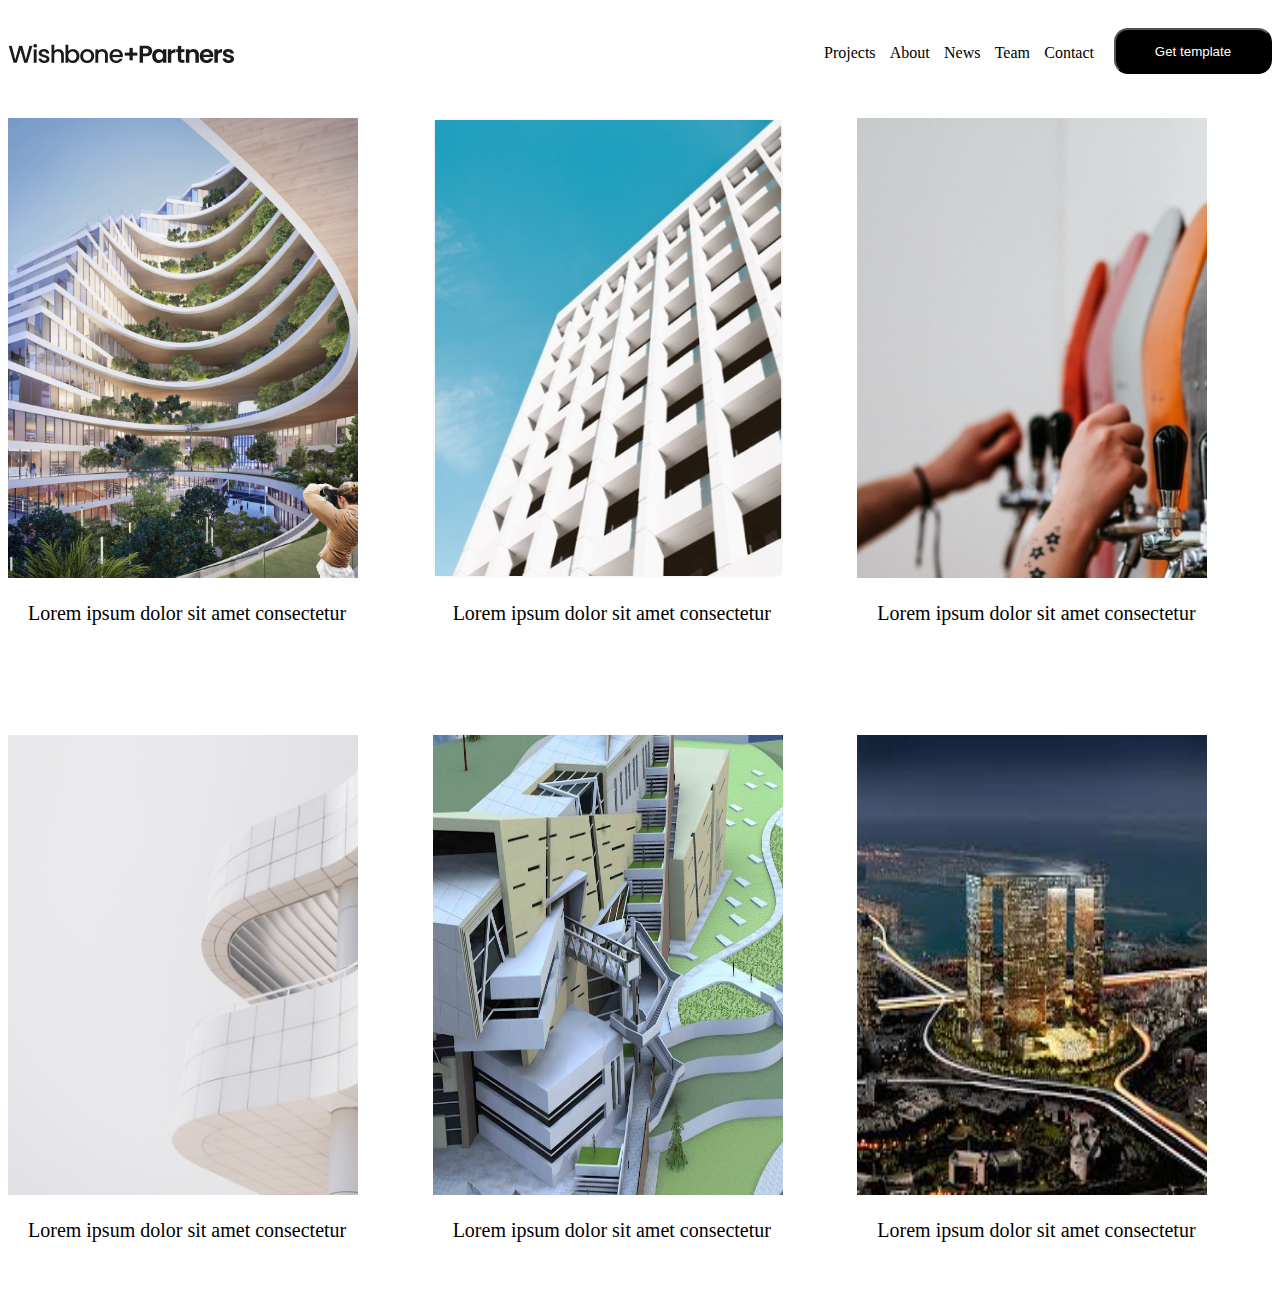
==== catalog.html @ 98fcdc22 "media catalog" ====
<!DOCTYPE html>
<html lang="en">
<head>
    <meta charset="UTF-8">
    <meta http-equiv="X-UA-Compatible" content="IE=edge">
    <meta name="viewport" content="width=device-width, initial-scale=1.0">
    <title>Document</title>
    <link rel="stylesheet" href="./css/styles.css">
</head>
<body>
    <header class="header">
        <div class="container">
        <div class="header__block">
            <div class="header__logo">
                <img src="./icons/Wishbone-Logotype-Dark.png" alt="">
            </div>
            <nav class="nav">
                <div class="header__nav">
            <ul class="nav__list">
                <li class="nav__list__item">Projects</li>
                <li class="nav__list__item">About</li>
                <li class="nav__list__item">News</li>
                <li class="nav__list__item">Team</li>
                <li class="nav__list__item">Contact</li>
            </ul>
            <button class="header__btn">Get template</button>
                </div>
                <div class="hamburger">
                    <span></span>
                    <span></span>
                    <span></span>
                </div>
            </nav>  
        </div>
    </div>
</header>

<section class="catalog">
    <div class="catalog__blocks">
        <div class=" catalog__img catalog__img1">
            <img width="350px" height="460px" src="./img1/01_Ekspozita_Building_Render_Mario-Cucinella-Architects_full.jpg" alt="">
            <p class="catalog__descr">Lorem ipsum dolor sit amet consectetur</p>
        </div>

        <div class=" catalog__img catalog__img2">
            <img src="./img/project1.png" alt="" width="350px" height="460px">
            <p class="catalog__descr">Lorem ipsum dolor sit amet consectetur</p>
        </div>

        <div class=" catalog__img catalog__img3">
            <img src="./img/project2.png" alt="" width="350px" height="460px">
            <p class="catalog__descr">Lorem ipsum dolor sit amet consectetur</p>
        </div>

        <div class=" catalog__img catalog__img4">
            <img src="./img/project3.png" alt="" width="350px" height="460px">
            <p class="catalog__descr">Lorem ipsum dolor sit amet consectetur</p>
        </div>

        <div class=" catalog__img catalog__img5">
           </a> <img src="./img1/8204c1140a1d524dc471d33cbef8c590.jpg" alt="" width="350px" height="460px">
            <p class="catalog__descr">Lorem ipsum dolor sit amet consectetur</p>
        </div>

        <div class=" catalog__img catalog__img6">
            <img src="./img1/images.jpg" alt="" width="350px" height="460px">
            <p class="catalog__descr">Lorem ipsum dolor sit amet consectetur</p>
        </div>

        
    </div>

    </div>
</section>
</body>
</html>
---- css/styles.css ----
.container {
  margin: 0 auto;
  max-width: 1440;
}

.header__block {
  display: flex;
  justify-content: space-between;
}
.header__logo {
  width: 225px;
  height: 19px;
  padding-top: 36px;
}
.header__nav {
  padding-top: 5px;
  display: flex;
  justify-content: space-between;
  padding-top: 20px;
}
.header__btn {
  background-color: black;
  color: white;
  width: 158px;
  height: 46px;
  border-radius: 14px;
}

.nav__list {
  display: flex;
  justify-content: space-between;
  list-style-type: none;
  width: 270px;
  margin-right: 20px;
}

.promo {
  background-color: #ECE7E4;
}
.promo__img {
  width: 720px;
  height: 720px;
}
.promo__block {
  display: flex;
  justify-content: baseline;
}
.promo__subtitle {
  font-size: 14px;
  padding-top: 137px;
  padding-left: 100px;
}
.promo__title {
  padding-left: 100px;
  margin: 0px;
  font-size: 64px;
  font-weight: 400;
}
.promo__descr {
  padding-left: 89px;
  font-size: 16px;
  width: 420px;
  padding-top: 18px;
  color: #403E3B;
}
.promo__btn {
  display: block;
  padding-left: 94px;
  padding-top: 30px;
  text-decoration: none;
  color: black;
}

.preview__wrapper {
  display: flex;
  justify-content: center;
  margin-top: 100px;
  margin-right: 20px;
}
.preview__block {
  width: 502px;
  margin-bottom: 20px;
  margin-left: 133px;
}
.preview__descr {
  padding-left: 20px;
  padding-top: 20px;
  width: 400px;
}
.preview__author {
  padding-left: 20px;
  display: flex;
  justify-content: start;
  align-items: center;
}
.preview__author__photo {
  margin-right: 30px;
}
.preview__author__name {
  display: flex;
  flex-direction: column;
  margin-top: 10px;
}
.preview__author__text {
  margin-bottom: 0px;
}
.preview__author__text_1 {
  color: #645C55;
  font-size: 14px;
}

.projects__wrapper {
  min-height: 600px;
  position: relative;
}
.projects__wrapper__first {
  background: url(../img/bcg_1.jpg) center center/cover no-repeat;
}
.projects__wrapper__second {
  background: url(../img/bcg_2.png) center center/cover no-repeat;
}
.projects__wrapper__third {
  background: url(../img/bcg_3.png) center center/cover no-repeat;
}
.projects__subheader {
  font-size: 14px;
  padding-top: 270px;
  padding-left: 1080px;
  color: #403E3B;
}
.projects__descr {
  font-size: 16px;
  padding-left: 1080px;
  color: #645C55;
  line-height: 24px;
}

.process__subtitle {
  text-align: center;
  font-size: 14px;
  color: #645C55;
  padding-top: 100px;
}
.process__title {
  text-align: center;
  font-size: 39px;
  margin: 0;
}
.process__block {
  display: flex;
  justify-content: space-between;
  padding-top: 47px;
  padding-left: 136px;
  padding-right: 136px;
}
.process__item {
  margin-right: 16px;
}
.process__img {
  padding-left: 50px;
}
.process__name {
  text-align: center;
  font-size: 18px;
  color: #403E3B;
}
.process__descr {
  font-size: 15px;
  line-height: 24px;
  width: 230px;
  text-align: center;
  color: #645C55;
}

.clients {
  background-color: #403E3B;
  padding: 0px;
  margin: 0px;
}
.clients__report {
  padding-left: 120px;
  padding-top: 70px;
}
.clients__title {
  margin: 0px;
  padding-top: 3px;
  color: #ECE7E4;
  font-weight: 400;
  font-size: 32px;
}
.clients__subtitle {
  margin: 0px;
  color: #ECE7E4;
  font-size: 14px;
  font-weight: 400;
}
.clients__descr {
  color: #ECE7E4;
  padding-top: 10px;
  width: 380px;
  padding-bottom: 70px;
}
.clients__block {
  display: flex;
  justify-content: space-between;
}
.clients__list {
  display: grid;
  grid-template-columns: 1fr 1fr;
  grid-template-rows: auto;
  padding-right: 200px;
  align-items: center;
  width: 432px;
  height: 290px;
}

.featured {
  background-color: #F7F7F7;
}
.featured__title {
  font-size: 39px;
  margin: 0px;
  padding-top: 116px;
  padding-left: 116px;
}
.featured__subtitle {
  font-size: 24px;
  padding-left: 116px;
  color: #645C55;
}
.featured__list {
  display: flex;
  justify-content: space-between;
}
.featured__items {
  width: 379px;
  height: 460px;
}
.featured__items__text {
  position: relative;
}
.featured__desc {
  position: absolute;
  padding-top: 40px;
  padding-left: 40px;
  color: #645C55;
}
.featured__desc__title {
  margin: 0px;
}
.featured__desc__subtitle {
  margin: 0px;
}
.featured__desc__button {
  position: absolute;
  margin-top: 370px;
  margin-left: 45px;
}
.featured__button {
  text-decoration: none;
  color: black;
  padding-left: 600px;
}

.button__more {
  background-color: black;
  color: white;
  border-radius: 15px;
  width: 133px;
  height: 46px;
}

.team {
  padding-top: 200px;
}
.team__block {
  padding-left: 136px;
  display: flex;
  justify-content: space-around;
}
.team__descr {
  width: 320px;
  line-height: 24px;
  color: #645C55;
}
.team__title {
  color: #403E3B;
}
.team__button {
  text-decoration: none;
  margin-left: 10px;
  color: black;
}
.team__preview {
  display: grid;
  grid-template-columns: 1fr 1fr;
  gap: 35px;
}

.touch {
  background-color: #CEC4BC;
  margin-top: 100px;
}
.touch__desc {
  padding-top: 70px;
  padding-bottom: 70px;
}
.touch__subtitle {
  margin: 0;
  color: #645C55;
}
.touch__title {
  margin: 0;
  font-size: 40px;
  width: 530px;
}
.touch__button {
  border: 0px;
  background-color: #CEC4BC;
  width: 100px;
}
.touch__block {
  display: flex;
  justify-content: space-between;
}

.footer__wrapper {
  padding-top: 60px;
  padding-bottom: 60px;
}
.footer__desc {
  color: #645C55;
  line-height: 20px;
}
.footer__block {
  display: flex;
  justify-content: space-around;
}
.footer__social {
  margin-top: 40px;
}

@media (max-width: 1200px) {
  .container {
    max-width: 960px;
  }
}
@media (max-width: 992px) {
  .container {
    max-width: 720px;
  }
}
@media (max-width: 768px) {
  .container {
    max-width: 540px;
  }
  .header__logo {
    width: 157px;
  }
  .header__btn {
    width: 100px;
  }
  .nav {
    display: none;
  }
  .promo {
    width: 118%;
  }
  .promo__img {
    display: none;
  }
  .promo__subtitle {
    padding-left: 0;
    padding-top: 40px;
  }
  .promo__title {
    padding-left: 0;
    font-size: 50px;
  }
  .promo__descr {
    padding-left: 0;
  }
  .preview {
    width: 118%;
  }
  .preview__wrapper {
    flex-direction: column;
  }
  .preview__block {
    margin-left: 20px;
  }
  .projects {
    width: 118%;
  }
  .projects__subheader {
    padding-left: 325px;
  }
  .projects__descr {
    padding-left: 325px;
    width: 179px;
  }
  .projects {
    width: 118%;
  }
  .projects__subheader {
    padding-left: 560px;
    margin-top: 0;
  }
  .projects__descr {
    padding-left: 560px;
  }
  .process {
    width: 118%;
  }
  .process__block {
    padding-left: 150px;
    flex-direction: column;
    align-items: center;
  }
  .process__subtitle {
    padding-left: 10px;
  }
  .process__title {
    width: 500px;
    padding-left: 30px;
  }
  .clients {
    width: 118%;
  }
  .clients__report {
    padding-left: 60px;
  }
  .clients__block {
    flex-direction: column;
    align-items: center;
  }
  .clients__list {
    padding-left: 130px;
    padding-right: 0px;
  }
  .featured {
    width: 118%;
  }
  .featured__list {
    flex-direction: column;
    align-items: center;
  }
  .featured__button {
    padding-left: 300px;
  }
  .featured__items1 {
    display: none;
  }
  .team {
    width: 118%;
  }
  .team__block {
    flex-direction: column;
    padding-left: 90px;
  }
  .team__report {
    margin-bottom: 60px;
  }
  .touch {
    width: 118%;
  }
  .touch__title {
    font-size: 30px;
  }
  .footer {
    width: 118%;
  }
  .footer__block {
    flex-direction: column;
    align-items: center;
  }
}
@media (max-width: 576px) {
  .container {
    max-width: 360px;
  }
  .header {
    width: 100%;
  }
  .header__logo {
    padding-top: 5px;
    padding-bottom: 10px;
  }
  .promo {
    width: 100%;
  }
  .promo__descr {
    width: 95%;
    margin-left: 10px;
  }
  .promo__title {
    font-size: 37px;
    margin-left: 10px;
  }
  .promo__btn {
    padding-bottom: 20px;
  }
  .projects {
    width: 100%;
  }
  .projects__subheader {
    padding-left: 180px;
  }
  .projects__descr {
    padding-left: 180px;
  }
  .process {
    width: 100%;
  }
  .process__title {
    padding-left: 0;
    font-size: 30px;
    width: 390px;
  }
  .process__items {
    margin-bottom: 30px;
  }
  .featured {
    width: 100%;
  }
  .featured__list {
    flex-direction: column;
  }
  .featured__title {
    padding-left: 35px;
    width: 82%;
  }
  .featured__subtitle {
    padding-left: 35px;
    width: 80%;
  }
  .featured__button {
    padding-left: 240px;
  }
  .preview {
    width: 100%;
  }
  .preview__author__name {
    width: 110px;
  }
  .preview__block {
    width: 400px;
  }
  .preview__descr {
    width: 80%;
  }
  .team {
    padding-top: 50px;
    width: 100%;
  }
  .team__preview {
    display: flex;
    flex-direction: column;
  }
  .team__block {
    padding-left: 30px;
  }
  .clients {
    width: 100%;
  }
  .clients__list {
    padding-left: 90px;
  }
  .touch {
    width: 100%;
  }
  .touch__block {
    flex-direction: column;
    align-items: center;
  }
  .touch__button {
    height: 50px;
  }
  .touch__title {
    width: 337px;
  }
  .footer {
    width: 100%;
  }
}
.catalog__blocks {
  display: grid;
  grid-template-columns: 1fr 1fr 1fr;
  gap: 10px;
}
.catalog__img {
  margin-bottom: 40px;
  margin-top: 40px;
}
.catalog__descr {
  font-size: 20px;
  padding-left: 20px;
}
.catalog__img::after {
  background-color: white;
  opacity: 30;
}/*# sourceMappingURL=styles.css.map */
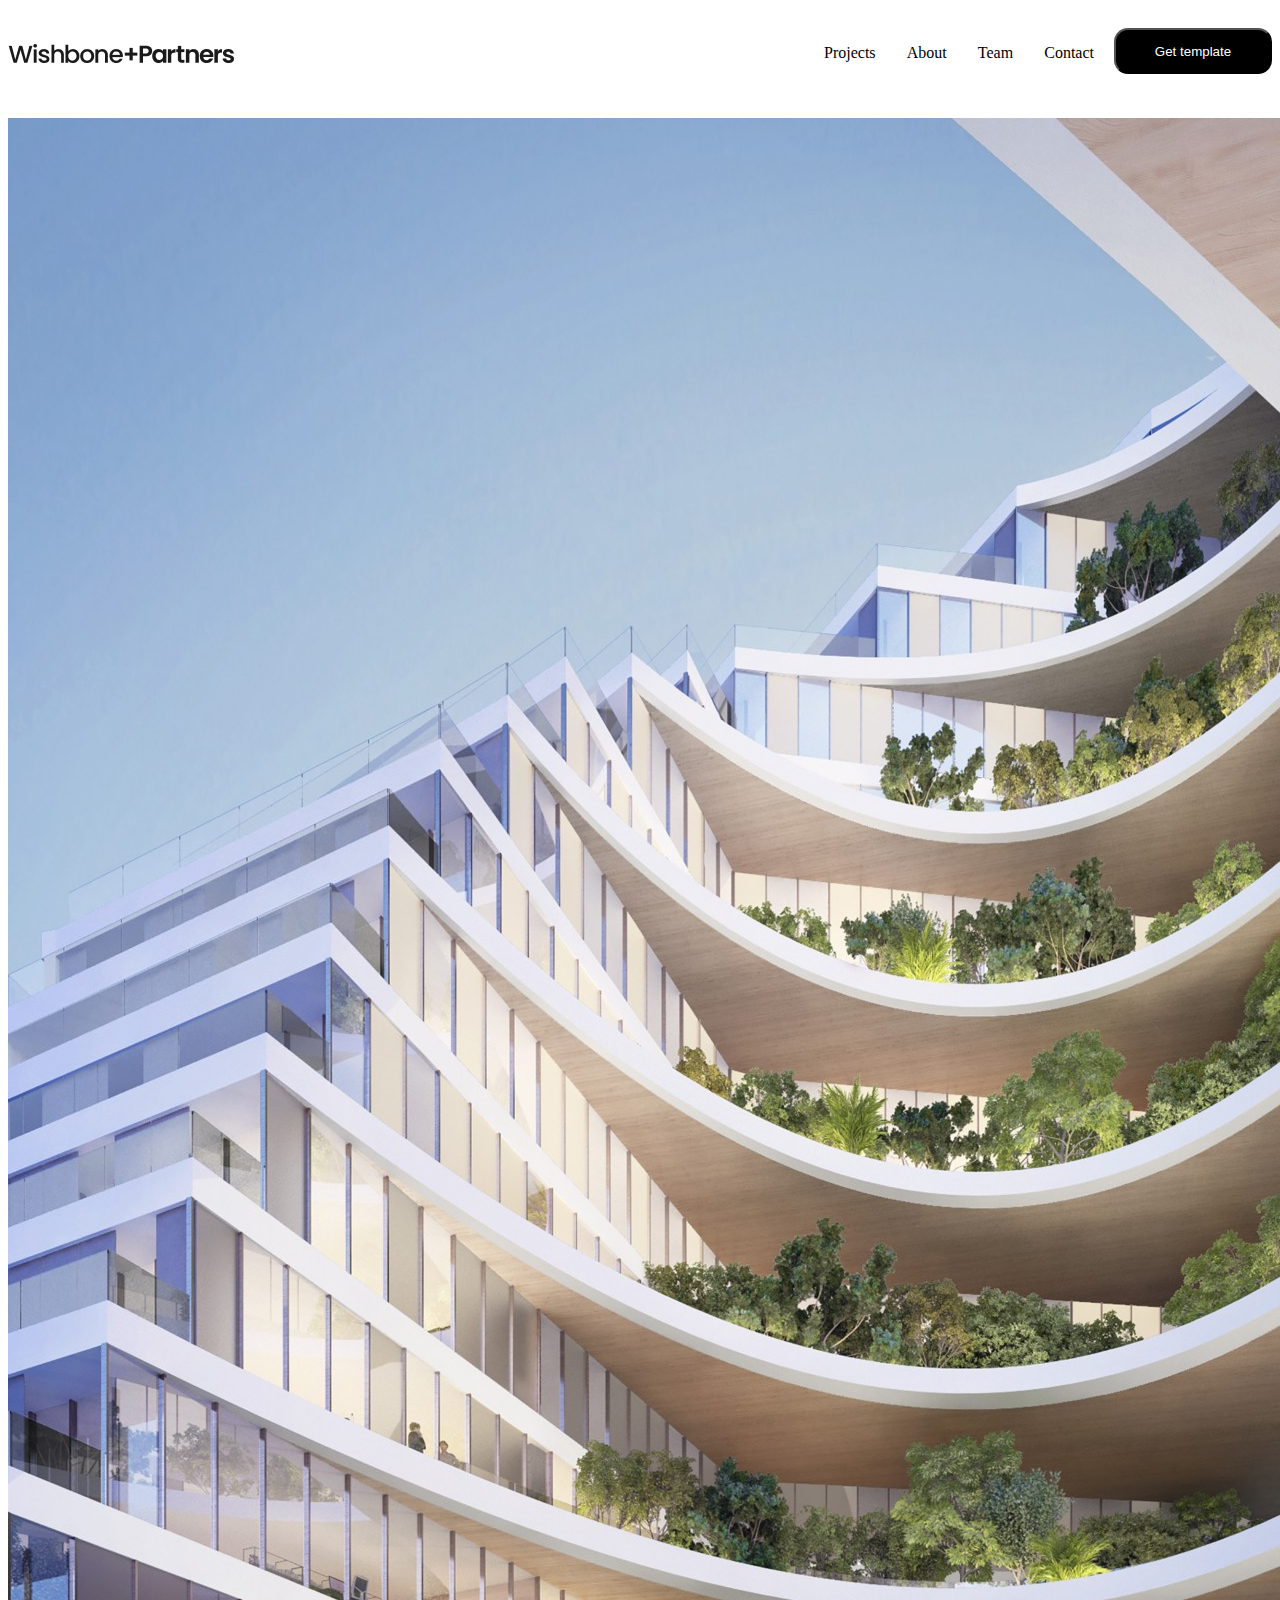
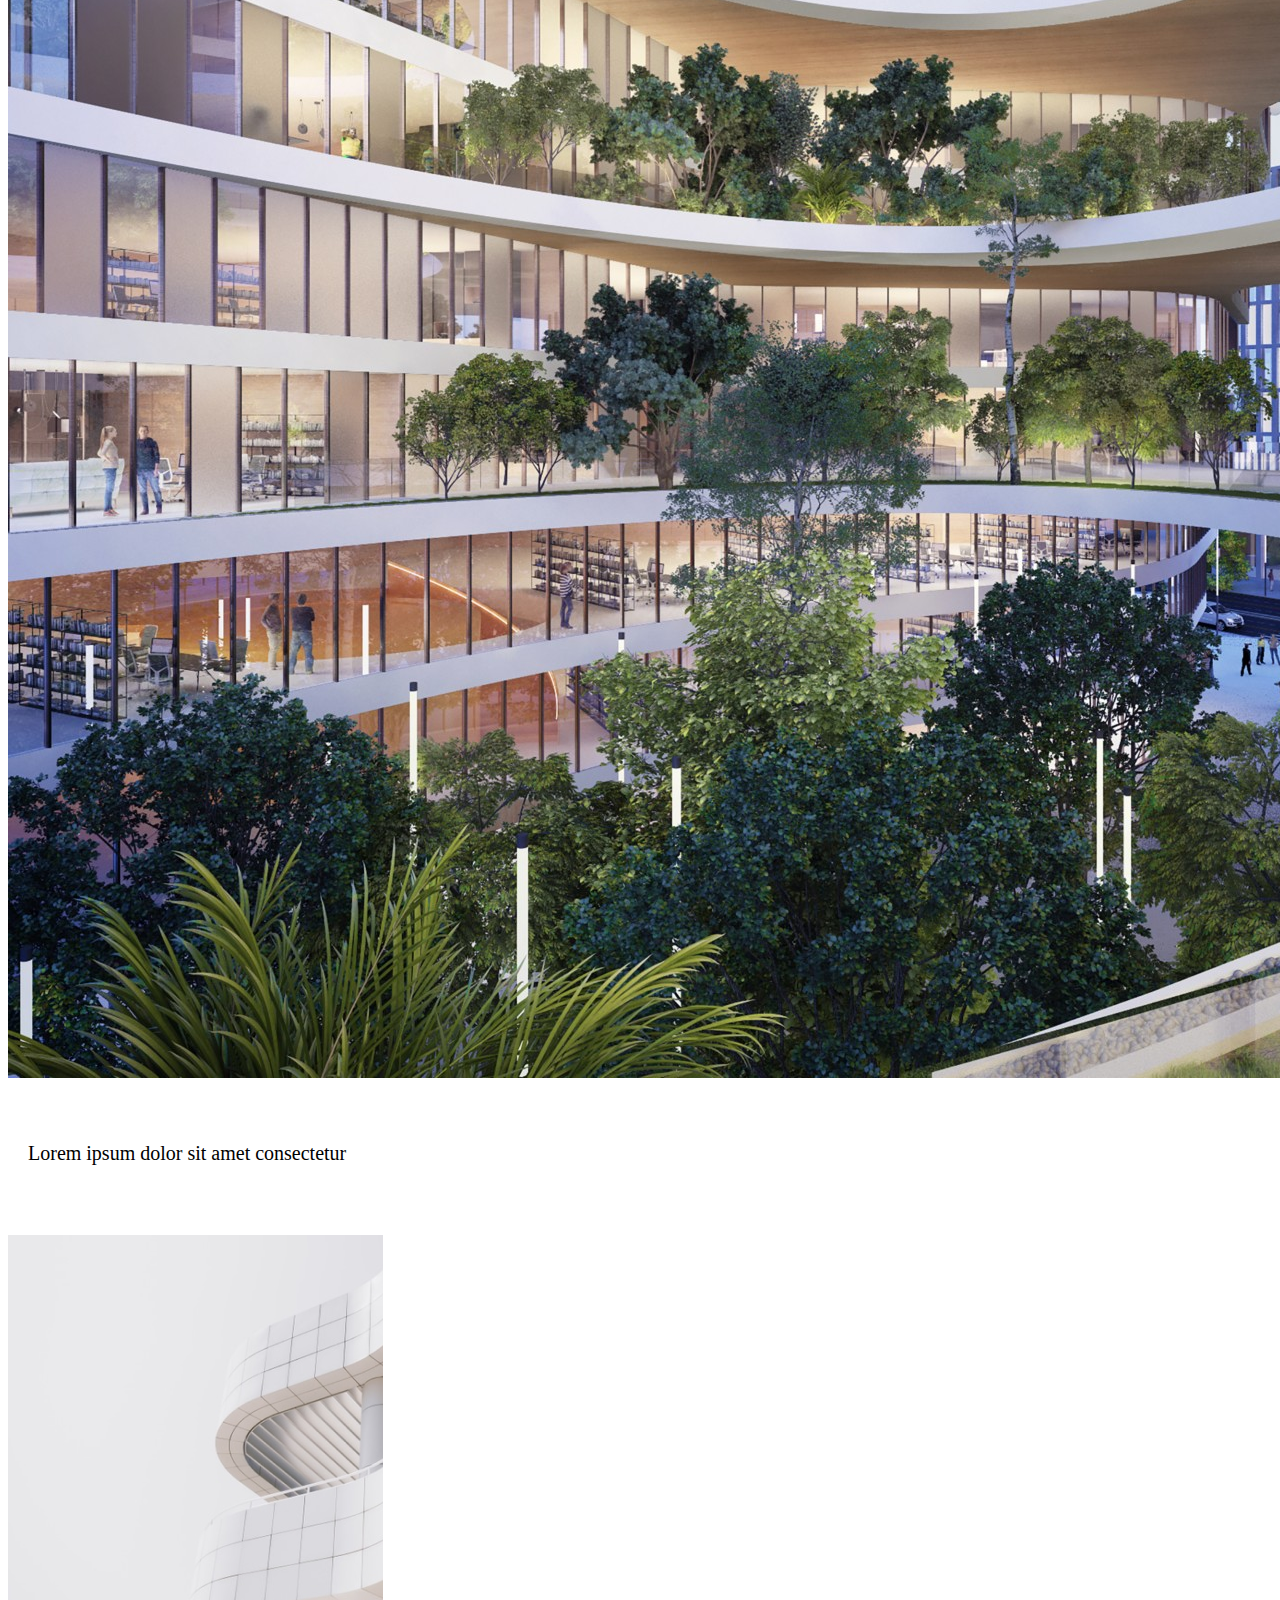
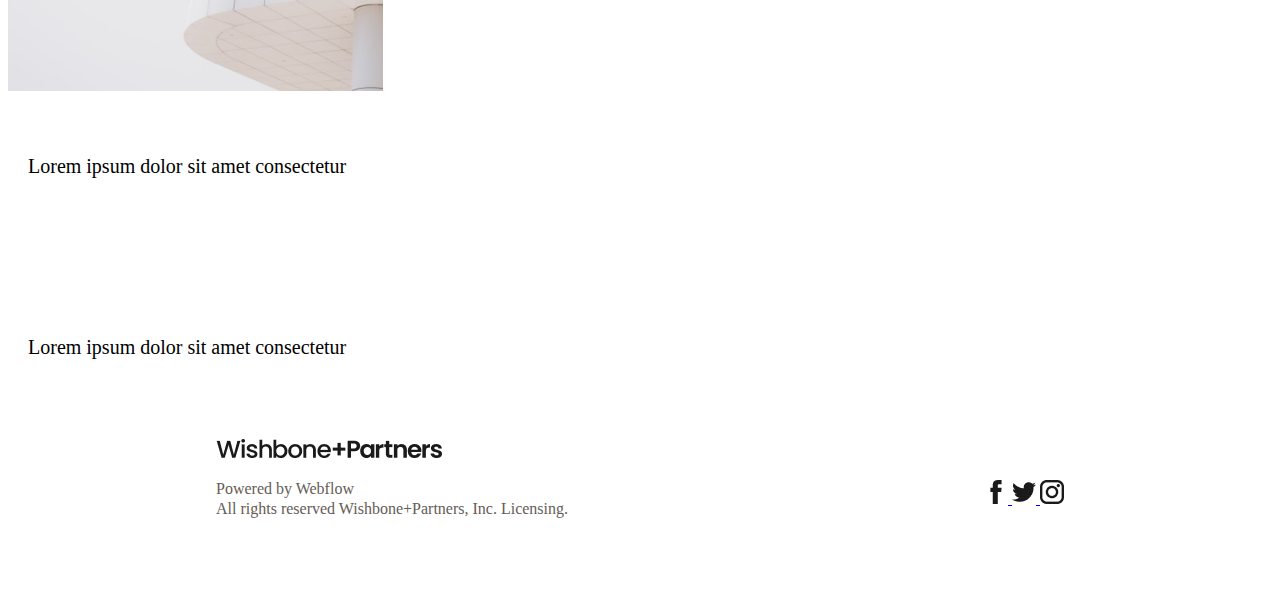
==== commit d895bb89: "media+catalog(full)" ====
--- a/catalog.html
+++ b/catalog.html
@@ -12,14 +12,13 @@
         <div class="container">
         <div class="header__block">
             <div class="header__logo">
-                <img src="./icons/Wishbone-Logotype-Dark.png" alt="">
+                <a href="./index.html"><img src="./icons/Wishbone-Logotype-Dark.png" alt=""></a>
             </div>
             <nav class="nav">
                 <div class="header__nav">
             <ul class="nav__list">
                 <li class="nav__list__item">Projects</li>
                 <li class="nav__list__item">About</li>
-                <li class="nav__list__item">News</li>
                 <li class="nav__list__item">Team</li>
                 <li class="nav__list__item">Contact</li>
             </ul>
@@ -37,33 +36,43 @@
 
 <section class="catalog">
     <div class="catalog__blocks">
-        <div class=" catalog__img catalog__img1">
-            <img width="350px" height="460px" src="./img1/01_Ekspozita_Building_Render_Mario-Cucinella-Architects_full.jpg" alt="">
+        <div class=" catalog__img__block catalog__img1">
+           <a href="./project1.html"><img class="catalog__img" src="./img1/01_Ekspozita_Building_Render_Mario-Cucinella-Architects_full.jpg" alt=""></a> 
             <p class="catalog__descr">Lorem ipsum dolor sit amet consectetur</p>
         </div>
 
-        <div class=" catalog__img catalog__img2">
-            <img src="./img/project1.png" alt="" width="350px" height="460px">
+        <div class=" catalog__img__block catalog__img2">
+           <a href="./project2.html"><img class="catalog__img" src="./img/project1.png" alt="" ></a> 
             <p class="catalog__descr">Lorem ipsum dolor sit amet consectetur</p>
         </div>
 
-        <div class=" catalog__img catalog__img3">
-            <img src="./img/project2.png" alt="" width="350px" height="460px">
+        <div class=" catalog__img__block catalog__img3">
+           <a href="./project3.html"><img class="catalog__img" src="./img/project2.png" alt="" ></a> 
             <p class="catalog__descr">Lorem ipsum dolor sit amet consectetur</p>
         </div>
 
-        <div class=" catalog__img catalog__img4">
-            <img src="./img/project3.png" alt="" width="350px" height="460px">
+        <div class=" catalog__img__block catalog__img4">
+            <a href="./project4.html"><img class="catalog__img" src="./img/project3.png" alt="" ></a>
             <p class="catalog__descr">Lorem ipsum dolor sit amet consectetur</p>
         </div>
 
-        <div class=" catalog__img catalog__img5">
-           </a> <img src="./img1/8204c1140a1d524dc471d33cbef8c590.jpg" alt="" width="350px" height="460px">
+        <div class=" catalog__img__block catalog__img5">
+           <a href="./project5.html"><img class="catalog__img" src="./img1/8204c1140a1d524dc471d33cbef8c590.jpg" alt="" ></a> 
             <p class="catalog__descr">Lorem ipsum dolor sit amet consectetur</p>
         </div>
 
-        <div class=" catalog__img catalog__img6">
-            <img src="./img1/images.jpg" alt="" width="350px" height="460px">
+        <div class=" catalog__img__block catalog__img6">
+            <a href="./project6.html"><img class="catalog__img" src="./img1/images.jpg" alt="" ></a>
+            <p class="catalog__descr">Lorem ipsum dolor sit amet consectetur</p>
+        </div>
+
+        <div class=" catalog__img__block catalog__img7">
+           <a href="./project7.html"><img class="catalog__img" src="./img1/1639210216.jpg" alt="" ></a> 
+            <p class="catalog__descr">Lorem ipsum dolor sit amet consectetur</p>
+        </div>
+
+        <div class=" catalog__img__block catalog__img8">
+           <a href="./project8.html"><img class="catalog__img" src="./img1/preview8b01d561badfdf417a36446049529bbd.webp" alt="" ></a> 
             <p class="catalog__descr">Lorem ipsum dolor sit amet consectetur</p>
         </div>
 
@@ -72,5 +81,31 @@
 
     </div>
 </section>
+
+    <footer class="footer">
+        <div class="footer__wrapper">
+            <div class="footer__block">
+                <div class="footer__desc">
+                    <div class="footer__logo">
+                        <img src="./icons/Wishbone-Logotype-Dark.png" alt="">
+                    </div>
+                    <p class="footer__desc">Powered by Webflow
+                        <br>
+                        All rights reserved Wishbone+Partners, Inc. Licensing.</p>
+                    </div>
+                    <div class="footer__social">
+                        <a href="#" class="footer__social_link">
+                            <img src="./icons/Frame.svg" alt="twitter"> </a>
+                    
+                        <a href="#" class="footer__social_link">
+                            <img src="./icons/Frame.png" alt="inst"> </a>
+                    
+                        <a href="#" class="footer__social_link">
+                            <img src="./icons/Frame (1).png" alt="fb"></a>
+                        
+                    </div>
+                </div>
+            </div>
+        </footer>
 </body>
 </html>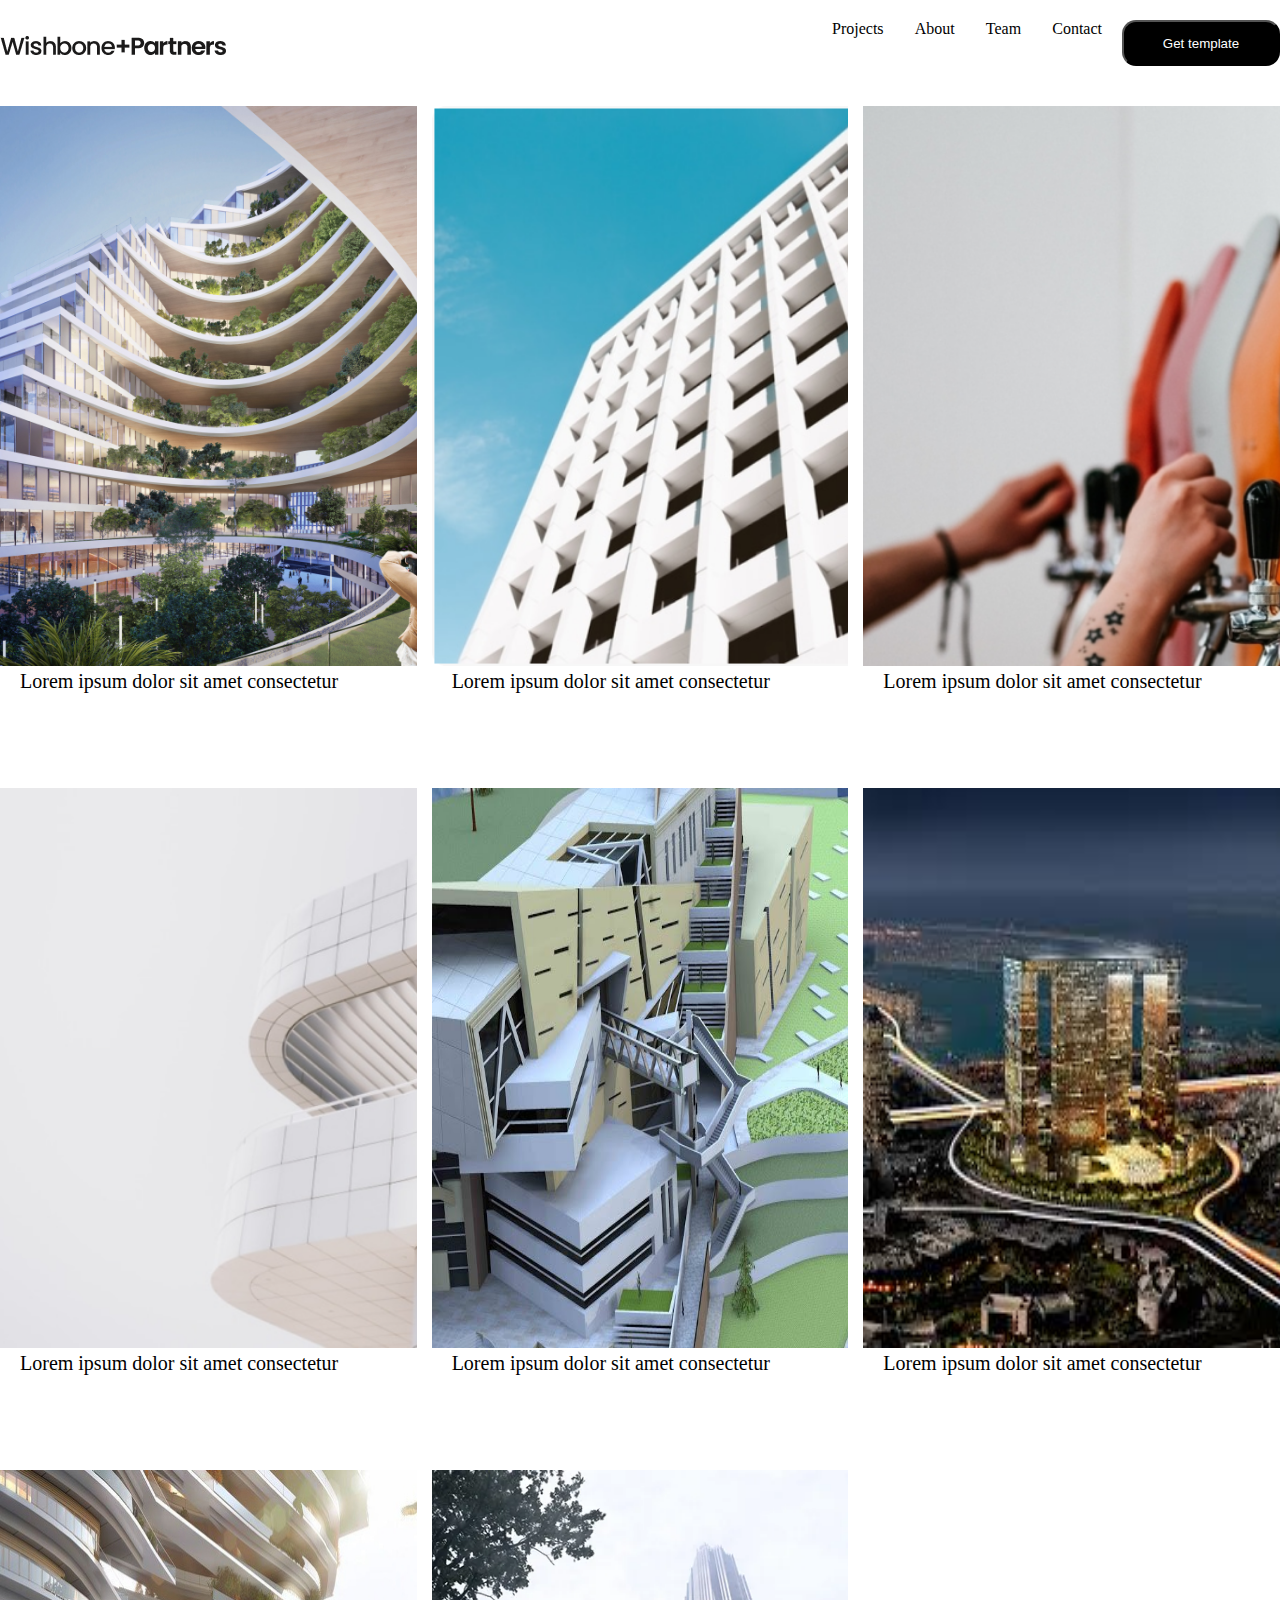
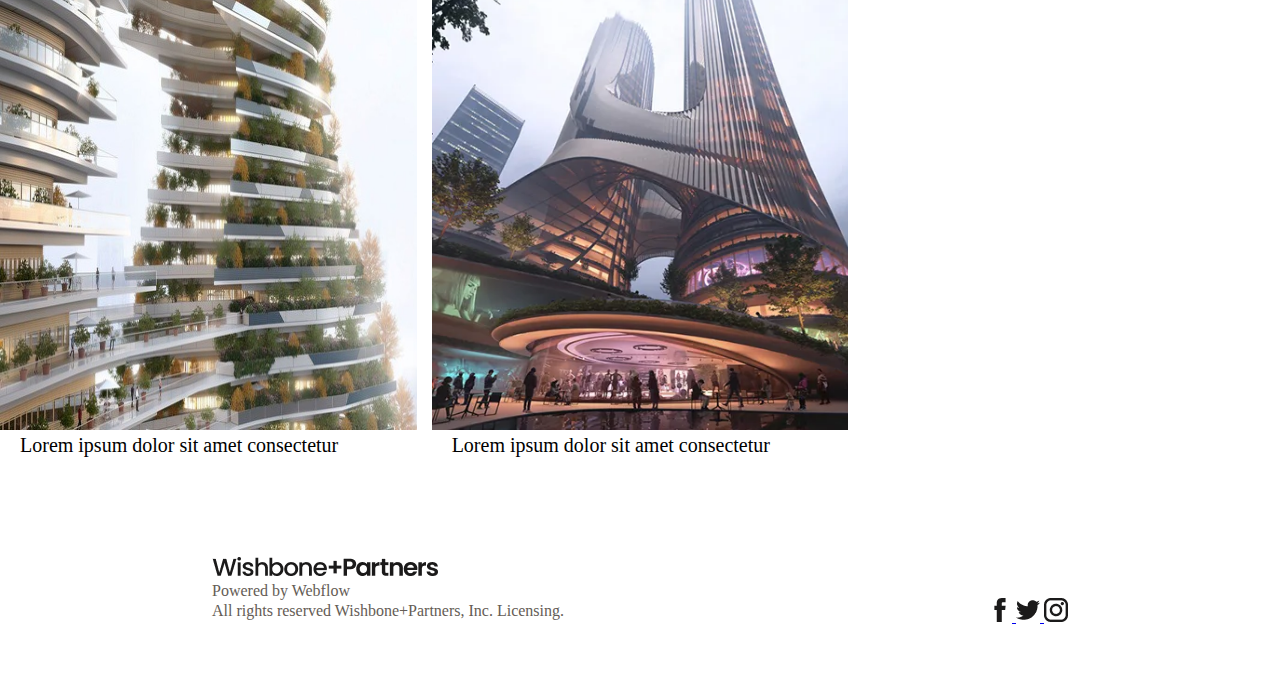
==== commit 86d771f4: "catalog media" ====
--- a/catalog.html
+++ b/catalog.html
@@ -42,44 +42,44 @@
         </div>
 
         <div class=" catalog__img__block catalog__img2">
-           <a href="./project2.html"><img class="catalog__img" src="./img/project1.png" alt="" ></a> 
+           <a href="./project1.html"><img class="catalog__img" src="./img/project1.png" alt="" ></a> 
             <p class="catalog__descr">Lorem ipsum dolor sit amet consectetur</p>
         </div>
 
         <div class=" catalog__img__block catalog__img3">
-           <a href="./project3.html"><img class="catalog__img" src="./img/project2.png" alt="" ></a> 
+           <a href="./project1.html"><img class="catalog__img" src="./img/project2.png" alt="" ></a> 
             <p class="catalog__descr">Lorem ipsum dolor sit amet consectetur</p>
         </div>
 
         <div class=" catalog__img__block catalog__img4">
-            <a href="./project4.html"><img class="catalog__img" src="./img/project3.png" alt="" ></a>
+            <a href="./project1.html"><img class="catalog__img" src="./img/project3.png" alt="" ></a>
             <p class="catalog__descr">Lorem ipsum dolor sit amet consectetur</p>
         </div>
 
         <div class=" catalog__img__block catalog__img5">
-           <a href="./project5.html"><img class="catalog__img" src="./img1/8204c1140a1d524dc471d33cbef8c590.jpg" alt="" ></a> 
+           <a href="./project1.html"><img class="catalog__img" src="./img1/8204c1140a1d524dc471d33cbef8c590.jpg" alt="" ></a> 
             <p class="catalog__descr">Lorem ipsum dolor sit amet consectetur</p>
         </div>
 
         <div class=" catalog__img__block catalog__img6">
-            <a href="./project6.html"><img class="catalog__img" src="./img1/images.jpg" alt="" ></a>
+            <a href="./project1.html"><img class="catalog__img" src="./img1/images.jpg" alt="" ></a>
             <p class="catalog__descr">Lorem ipsum dolor sit amet consectetur</p>
         </div>
 
         <div class=" catalog__img__block catalog__img7">
-           <a href="./project7.html"><img class="catalog__img" src="./img1/1639210216.jpg" alt="" ></a> 
+           <a href="./project1.html"><img class="catalog__img" src="./img1/1639210216.jpg" alt="" ></a> 
             <p class="catalog__descr">Lorem ipsum dolor sit amet consectetur</p>
         </div>
 
         <div class=" catalog__img__block catalog__img8">
-           <a href="./project8.html"><img class="catalog__img" src="./img1/preview8b01d561badfdf417a36446049529bbd.webp" alt="" ></a> 
+           <a href="./project1.html"><img class="catalog__img" src="./img1/preview8b01d561badfdf417a36446049529bbd.webp" alt="" ></a> 
             <p class="catalog__descr">Lorem ipsum dolor sit amet consectetur</p>
         </div>
 
         
     </div>
 
-    </div>
+    
 </section>
 
     <footer class="footer">
--- a/css/styles.css
+++ b/css/styles.css
@@ -1,6 +1,12 @@
+* {
+  margin: 0;
+  padding: 0;
+  box-sizing: border-box;
+}
+
 .container {
   margin: 0 auto;
-  max-width: 1440;
+  max-width: 1440px;
 }
 
 .header__block {
@@ -344,16 +350,127 @@
   .container {
     max-width: 960px;
   }
+  .promo__img {
+    width: 500px;
+    height: auto;
+  }
+  .promo__subtitle {
+    padding-top: 40px;
+    padding-left: 0;
+  }
+  .promo__title {
+    padding-left: 0;
+  }
+  .promo__descr {
+    padding-left: 0;
+  }
+  .promo__btn {
+    padding-left: 0;
+  }
+  .touch__desc {
+    padding-left: 50px;
+  }
+  .projects__descr {
+    padding-left: 980px;
+  }
+  .projects__subheader {
+    padding-left: 980px;
+  }
 }
 @media (max-width: 992px) {
   .container {
     max-width: 720px;
   }
+  .header__nav {
+    margin-left: 70px;
+  }
+  .preview__title {
+    width: 80px;
+  }
+  .projects__descr {
+    padding-left: 760px;
+  }
+  .projects__subheader {
+    padding-left: 760px;
+  }
+  .promo__title {
+    font-size: 54px;
+  }
+  .promo__img {
+    width: 427px;
+    height: auto;
+  }
+  .promo__subtitle {
+    padding-top: 40px;
+    padding-left: 0;
+  }
+  .promo__title {
+    padding-left: 0;
+  }
+  .promo__descr {
+    padding-left: 0;
+  }
+  .promo__btn {
+    padding-left: 0;
+  }
+  .process__block {
+    padding-left: 0;
+    padding-right: 0;
+  }
+  .process__wrapper {
+    width: 100%;
+  }
+  .featured__list {
+    justify-content: space-around;
+  }
+  .featured__desc__button {
+    margin-top: 330px;
+  }
+  .featured__pr {
+    width: 313px;
+    height: auto;
+  }
+  .featured__items {
+    height: 400px;
+    width: 300px;
+  }
+  .featured__button {
+    padding-left: 0;
+    margin-left: 50%;
+  }
+  .touch__desc {
+    padding-left: 50px;
+  }
+  .clients__list {
+    padding-right: 0;
+    width: 255px;
+    margin-left: 80px;
+  }
+  .clients__block {
+    width: 550px;
+  }
+  .clients__report {
+    padding-left: 0;
+  }
 }
 @media (max-width: 768px) {
   .container {
     max-width: 540px;
   }
+  .catalog__img {
+    width: 260px;
+    height: auto;
+  }
+  .catalog__img img {
+    width: 100%;
+  }
+  .catalog__img__block {
+    width: 260px;
+  }
+  .catalog__blocks {
+    display: flex;
+    justify-content: space-between;
+  }
   .header__logo {
     width: 157px;
   }
@@ -586,17 +703,52 @@
 .catalog__blocks {
   display: grid;
   grid-template-columns: 1fr 1fr 1fr;
-  gap: 10px;
-}
-.catalog__img {
-  margin-bottom: 40px;
-  margin-top: 40px;
+  gap: 15px;
+}
+.catalog__img__block {
+  padding-bottom: 40px;
+  padding-top: 40px;
+  overflow: hidden;
 }
 .catalog__descr {
   font-size: 20px;
-  padding-left: 20px;
-}
-.catalog__img::after {
-  background-color: white;
-  opacity: 30;
+  margin-left: 20px;
+}
+.catalog__img {
+  width: 450px;
+  height: 560px;
+  transition: transform 0.4s;
+}
+.catalog__img__block:hover .catalog__img {
+  transform: scale(1.1);
+}
+
+.descr {
+  background-color: #ECE7E4;
+}
+.descr__item {
+  padding-top: 95px;
+}
+.descr__item {
+  padding-top: 0px;
+  padding-left: 100px;
+  padding-top: 95px;
+}
+.descr__item1 {
+  display: inline-block;
+}
+.descr__block {
+  display: flex;
+  justify-content: space-between;
+  gap: 20px;
+  padding-bottom: 0;
+}
+.descr__title {
+  font-size: 35px;
+  padding-left: 40px;
+  padding-bottom: 20px;
+}
+.descr__text {
+  font-size: 16px;
+  width: 550px;
 }/*# sourceMappingURL=styles.css.map */